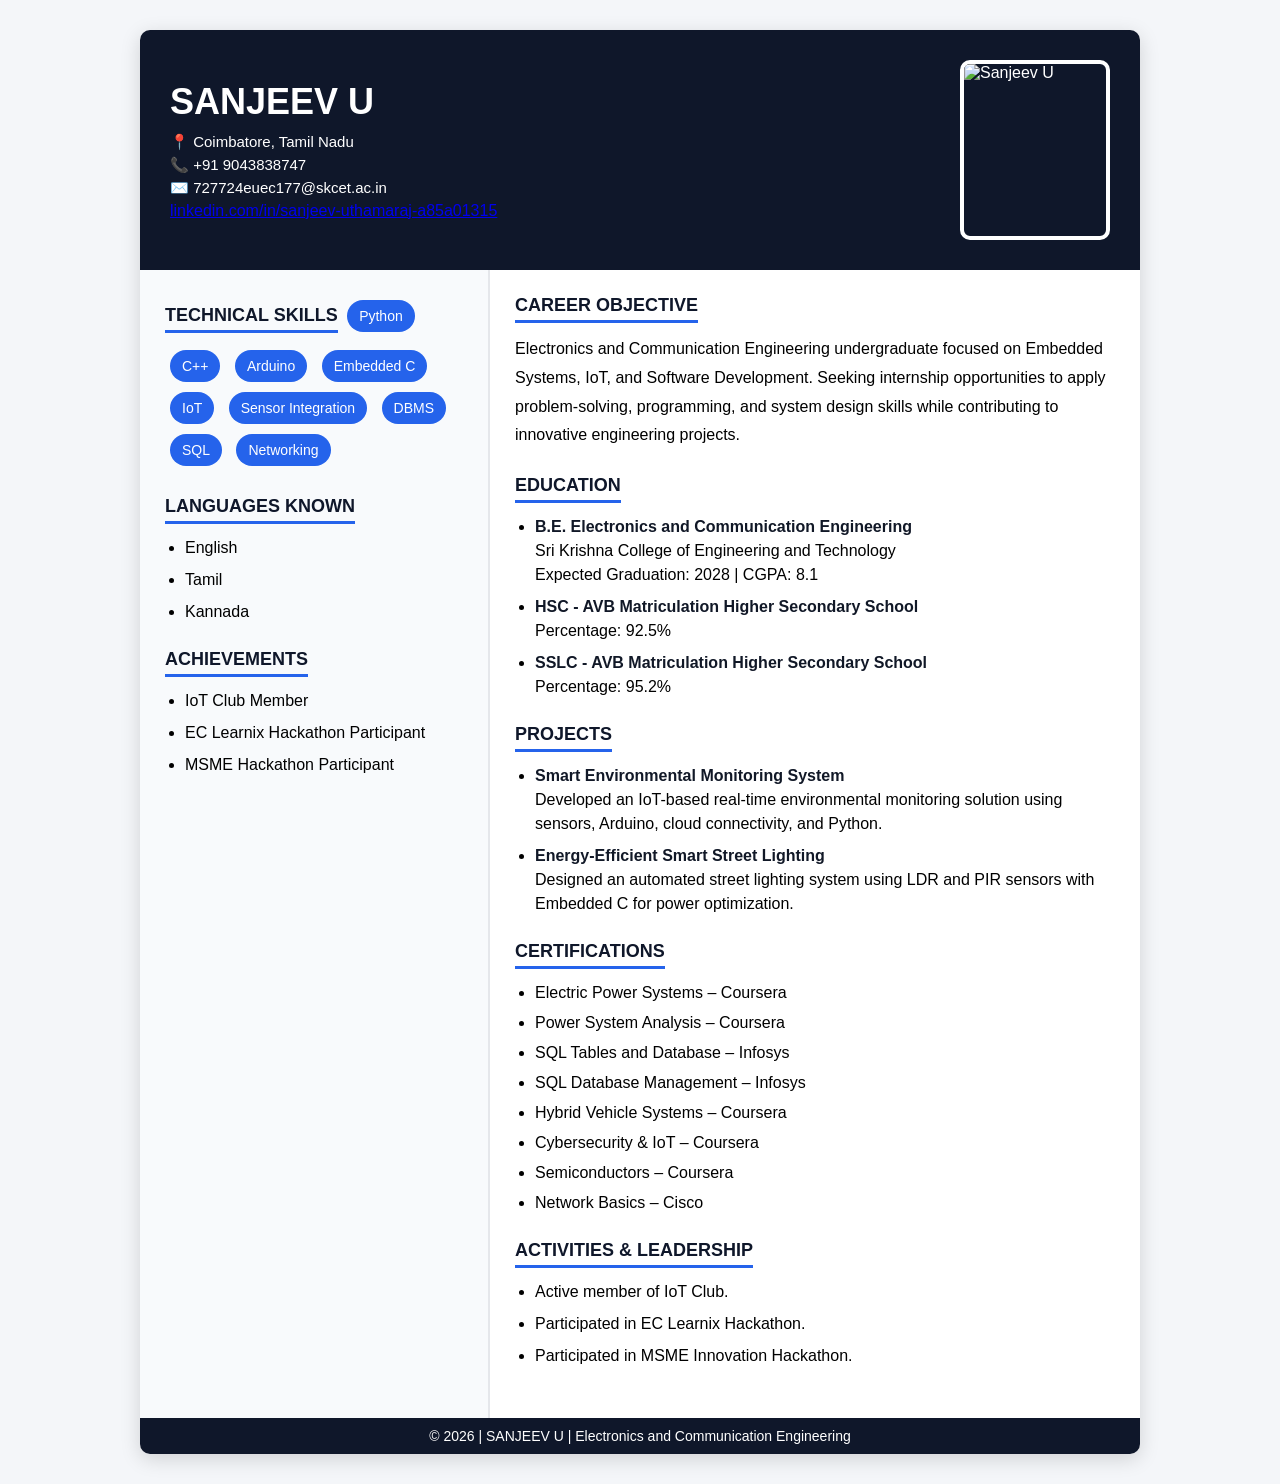
==== index.html @ ad188d7b "Add files via upload" ====
<!DOCTYPE html>
<html lang="en">
<head>
<meta charset="UTF-8">
<meta name="viewport" content="width=device-width, initial-scale=1.0">
<title>Sanjeev U - Resume</title>

<style>
*{
    margin:0;
    padding:0;
    box-sizing:border-box;
    font-family: 'Segoe UI', Tahoma, Geneva, Verdana, sans-serif;
}

body{
    background:#f4f6f9;
    padding:30px;
}

.resume{
    max-width:1000px;
    margin:auto;
    background:#fff;
    box-shadow:0 5px 20px rgba(0,0,0,0.15);
    border-radius:10px;
    overflow:hidden;
}

.header{
    display:flex;
    justify-content:space-between;
    align-items:center;
    background:#0f172a;
    color:white;
    padding:30px;
}

.header-content h1{
    font-size:36px;
    margin-bottom:10px;
}

.header-content p{
    margin:5px 0;
    font-size:15px;
}

.profile-img{
    width:150px;
    height:180px;
    object-fit:cover;
    border:4px solid white;
    border-radius:10px;
}

.main{
    display:grid;
    grid-template-columns: 35% 65%;
}

.left{
    background:#f8fafc;
    padding:25px;
    border-right:2px solid #e5e7eb;
}

.right{
    padding:25px;
}

.section{
    margin-bottom:25px;
}

.section-title{
    font-size:18px;
    color:#0f172a;
    font-weight:bold;
    margin-bottom:12px;
    border-bottom:3px solid #2563eb;
    display:inline-block;
    padding-bottom:4px;
    text-transform:uppercase;
}

ul{
    padding-left:20px;
}

li{
    margin-bottom:8px;
    line-height:1.5;
}

.skill{
    background:#2563eb;
    color:white;
    padding:8px 12px;
    margin:5px;
    border-radius:20px;
    display:inline-block;
    font-size:14px;
}

.edu-title{
    font-weight:bold;
    color:#111827;
}

.project-title{
    font-weight:bold;
    color:#111827;
}

.cert-list li{
    margin-bottom:6px;
}

.footer{
    text-align:center;
    background:#0f172a;
    color:white;
    padding:10px;
    font-size:14px;
}

@media(max-width:768px){
    .main{
        grid-template-columns:1fr;
    }

    .header{
        flex-direction:column;
        text-align:center;
    }

    .profile-img{
        margin-top:20px;
    }
}
</style>

</head>

<body>

<div class="resume">

    <div class="header">

        <div class="header-content">
            <h1>SANJEEV U</h1>

            <p>📍 Coimbatore, Tamil Nadu</p>
            <p>📞 +91 9043838747</p>
            <p>✉️ 727724euec177@skcet.ac.in</p>
            <a href="https://www.linkedin.com/in/sanjeev-uthamaraj-a85a01315" target="_blank">
    linkedin.com/in/sanjeev-uthamaraj-a85a01315
           </a>
        </div>

        <!-- Profile Image -->
        <img src="photo.jpeg" alt="Sanjeev U" class="profile-img">

    </div>

    <div class="main">

        <!-- LEFT SECTION -->
        <div class="left">

            <div class="section">
                <div class="section-title">Technical Skills</div>

                <span class="skill">Python</span>
                <span class="skill">C++</span>
                <span class="skill">Arduino</span>
                <span class="skill">Embedded C</span>
                <span class="skill">IoT</span>
                <span class="skill">Sensor Integration</span>
                <span class="skill">DBMS</span>
                <span class="skill">SQL</span>
                <span class="skill">Networking</span>
            </div>

            <div class="section">
                <div class="section-title">Languages known</div>
                <ul>
                    <li>English</li>
                    <li>Tamil</li>
                    <li>Kannada</li>
                </ul>
            </div>

            <div class="section">
                <div class="section-title">Achievements</div>
                <ul>
                    <li>IoT Club Member</li>
                    <li>EC Learnix Hackathon Participant</li>
                    <li>MSME Hackathon Participant</li>
                </ul>
            </div>

        </div>

        <!-- RIGHT SECTION -->
        <div class="right">

            <div class="section">
                <div class="section-title">Career Objective</div>

                <p style="line-height:1.8;">
                    Electronics and Communication Engineering undergraduate
                    focused on Embedded Systems, IoT, and Software Development.
                    Seeking internship opportunities to apply problem-solving,
                    programming, and system design skills while contributing to
                    innovative engineering projects.
                </p>
            </div>

            <div class="section">
                <div class="section-title">Education</div>

                <ul>
                    <li>
                        <span class="edu-title">
                            B.E. Electronics and Communication Engineering
                        </span><br>
                        Sri Krishna College of Engineering and Technology<br>
                        Expected Graduation: 2028 | CGPA: 8.1
                    </li>

                    <li>
                        <span class="edu-title">
                            HSC - AVB Matriculation Higher Secondary School
                        </span><br>
                        Percentage: 92.5%
                    </li>

                    <li>
                        <span class="edu-title">
                            SSLC - AVB Matriculation Higher Secondary School
                        </span><br>
                        Percentage: 95.2%
                    </li>
                </ul>
            </div>

            <div class="section">
                <div class="section-title">Projects</div>

                <ul>
                    <li>
                        <span class="project-title">
                            Smart Environmental Monitoring System
                        </span><br>
                        Developed an IoT-based real-time environmental
                        monitoring solution using sensors, Arduino,
                        cloud connectivity, and Python.
                    </li>

                    <li>
                        <span class="project-title">
                            Energy-Efficient Smart Street Lighting
                        </span><br>
                        Designed an automated street lighting system
                        using LDR and PIR sensors with Embedded C
                        for power optimization.
                    </li>
                </ul>
            </div>

            <div class="section">
                <div class="section-title">Certifications</div>

                <ul class="cert-list">
                    <li>Electric Power Systems – Coursera</li>
                    <li>Power System Analysis – Coursera</li>
                    <li>SQL Tables and Database – Infosys</li>
                    <li>SQL Database Management – Infosys</li>
                    <li>Hybrid Vehicle Systems – Coursera</li>
                    <li>Cybersecurity & IoT – Coursera</li>
                    <li>Semiconductors – Coursera</li>
                    <li>Network Basics – Cisco</li>
                </ul>
            </div>

            <div class="section">
                <div class="section-title">Activities & Leadership</div>

                <ul>
                    <li>Active member of IoT Club.</li>
                    <li>Participated in EC Learnix Hackathon.</li>
                    <li>Participated in MSME Innovation Hackathon.</li>
                </ul>
            </div>

        </div>

    </div>

    <div class="footer">
        © 2026 | SANJEEV U | Electronics and Communication Engineering
    </div>

</div>

</body>
</html>
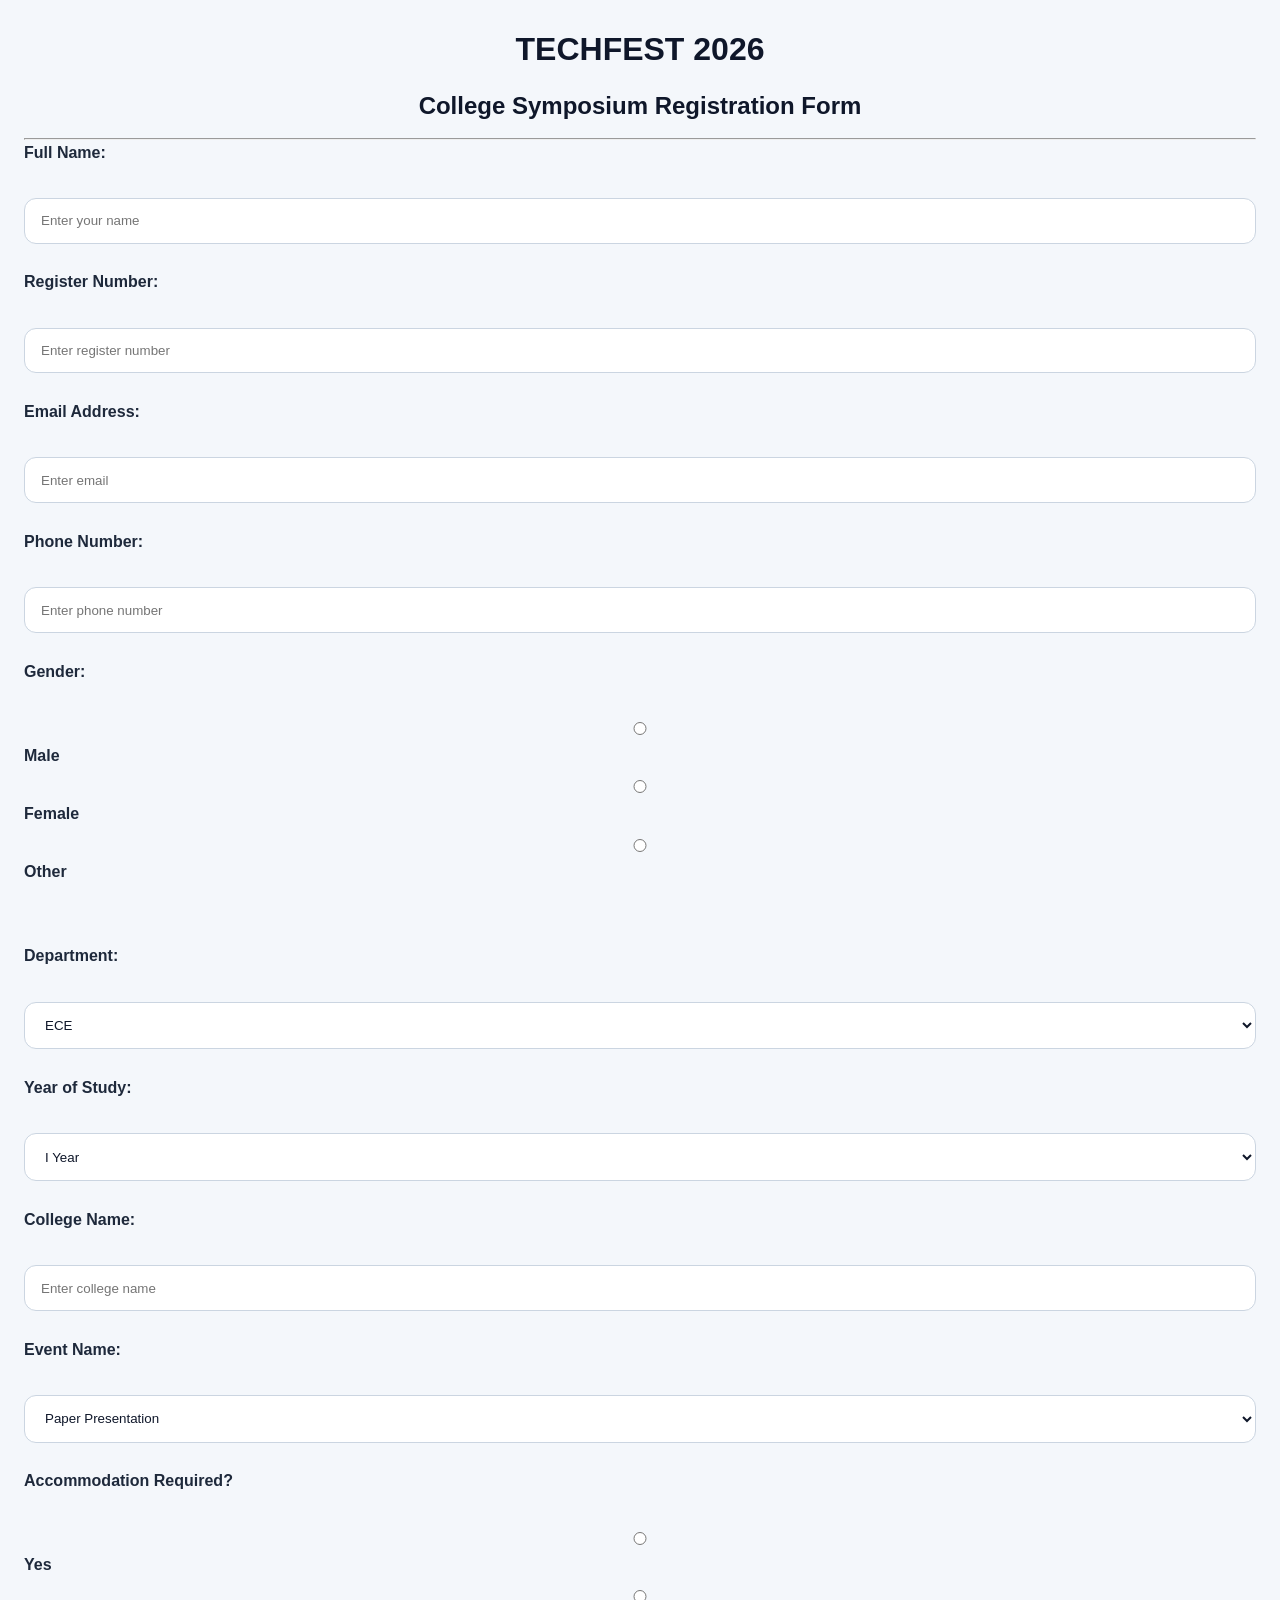
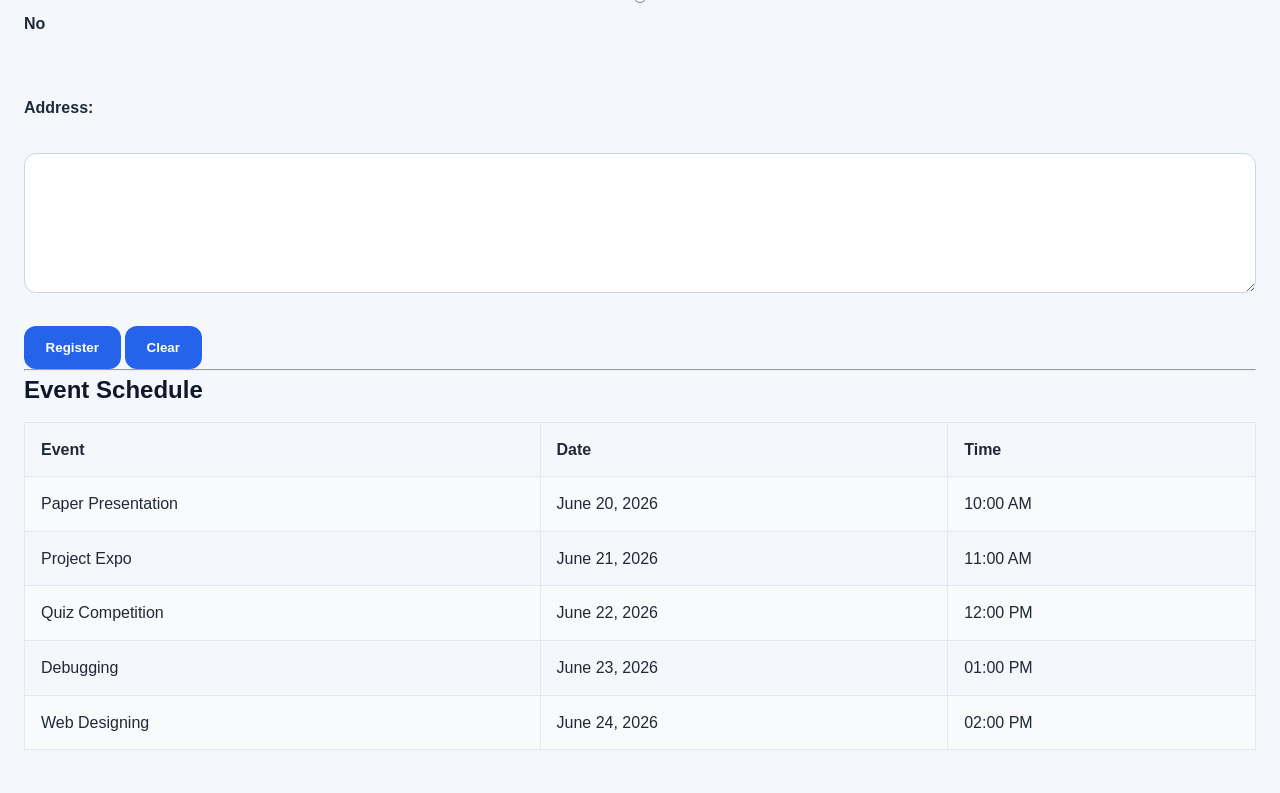
==== commit 9bf1010d: "Add files via upload" ====
--- a/index.html
+++ b/index.html
@@ -1,311 +1,124 @@
 
 <!DOCTYPE html>
-<html lang="en">
+<html>
 <head>
-<meta charset="UTF-8">
-<meta name="viewport" content="width=device-width, initial-scale=1.0">
-<title>Sanjeev U - Resume</title>
-
-<style>
-*{
-    margin:0;
-    padding:0;
-    box-sizing:border-box;
-    font-family: 'Segoe UI', Tahoma, Geneva, Verdana, sans-serif;
-}
-
-body{
-    background:#f4f6f9;
-    padding:30px;
-}
-
-.resume{
-    max-width:1000px;
-    margin:auto;
-    background:#fff;
-    box-shadow:0 5px 20px rgba(0,0,0,0.15);
-    border-radius:10px;
-    overflow:hidden;
-}
-
-.header{
-    display:flex;
-    justify-content:space-between;
-    align-items:center;
-    background:#0f172a;
-    color:white;
-    padding:30px;
-}
-
-.header-content h1{
-    font-size:36px;
-    margin-bottom:10px;
-}
-
-.header-content p{
-    margin:5px 0;
-    font-size:15px;
-}
-
-.profile-img{
-    width:150px;
-    height:180px;
-    object-fit:cover;
-    border:4px solid white;
-    border-radius:10px;
-}
-
-.main{
-    display:grid;
-    grid-template-columns: 35% 65%;
-}
-
-.left{
-    background:#f8fafc;
-    padding:25px;
-    border-right:2px solid #e5e7eb;
-}
-
-.right{
-    padding:25px;
-}
-
-.section{
-    margin-bottom:25px;
-}
-
-.section-title{
-    font-size:18px;
-    color:#0f172a;
-    font-weight:bold;
-    margin-bottom:12px;
-    border-bottom:3px solid #2563eb;
-    display:inline-block;
-    padding-bottom:4px;
-    text-transform:uppercase;
-}
-
-ul{
-    padding-left:20px;
-}
-
-li{
-    margin-bottom:8px;
-    line-height:1.5;
-}
-
-.skill{
-    background:#2563eb;
-    color:white;
-    padding:8px 12px;
-    margin:5px;
-    border-radius:20px;
-    display:inline-block;
-    font-size:14px;
-}
-
-.edu-title{
-    font-weight:bold;
-    color:#111827;
-}
-
-.project-title{
-    font-weight:bold;
-    color:#111827;
-}
-
-.cert-list li{
-    margin-bottom:6px;
-}
-
-.footer{
-    text-align:center;
-    background:#0f172a;
-    color:white;
-    padding:10px;
-    font-size:14px;
-}
-
-@media(max-width:768px){
-    .main{
-        grid-template-columns:1fr;
-    }
-
-    .header{
-        flex-direction:column;
-        text-align:center;
-    }
-
-    .profile-img{
-        margin-top:20px;
-    }
-}
-</style>
-
+    <title>Symposium Registration Form</title>
+    <link rel="stylesheet" href="sanj.css">
 </head>
-
 <body>
 
-<div class="resume">
+    <center>
+        <h1>TECHFEST 2026</h1>
+        <h2>College Symposium Registration Form</h2>
+    </center>
 
-    <div class="header">
+    <hr>
 
-        <div class="header-content">
-            <h1>SANJEEV U</h1>
+    <form class="registration-form" method="post">
 
-            <p>📍 Coimbatore, Tamil Nadu</p>
-            <p>📞 +91 9043838747</p>
-            <p>✉️ 727724euec177@skcet.ac.in</p>
-            <a href="https://www.linkedin.com/in/sanjeev-uthamaraj-a85a01315" target="_blank">
-    linkedin.com/in/sanjeev-uthamaraj-a85a01315
-           </a>
-        </div>
+        <label for="fullName">Full Name:</label><br>
+        <input type="text" id="fullName" name="fullName" placeholder="Enter your name"><br><br>
 
-        <!-- Profile Image -->
-        <img src="photo.jpeg" alt="Sanjeev U" class="profile-img">
+        <label for="registerNumber">Register Number:</label><br>
+        <input type="text" id="registerNumber" name="registerNumber" placeholder="Enter register number"><br><br>
 
-    </div>
+        <label for="email">Email Address:</label><br>
+        <input type="email" id="email" name="email" placeholder="Enter email"><br><br>
 
-    <div class="main">
+        <label for="phone">Phone Number:</label><br>
+        <input type="tel" id="phone" name="phone" placeholder="Enter phone number"><br><br>
 
-        <!-- LEFT SECTION -->
-        <div class="left">
+        <label>Gender:</label><br>
+        <input type="radio" id="genderMale" name="gender" value="male"> <label for="genderMale">Male</label>
+        <input type="radio" id="genderFemale" name="gender" value="female"> <label for="genderFemale">Female</label>
+        <input type="radio" id="genderOther" name="gender" value="other"> <label for="genderOther">Other</label>
+        <br><br>
 
-            <div class="section">
-                <div class="section-title">Technical Skills</div>
+        <label for="department">Department:</label><br>
+        <select id="department" name="department">
+            <option>ECE</option>
+            <option>CSE</option>
+            <option>EEE</option>
+            <option>MECH</option>
+            <option>CIVIL</option>
+            <option>IT</option>
+        </select>
+        <br><br>
 
-                <span class="skill">Python</span>
-                <span class="skill">C++</span>
-                <span class="skill">Arduino</span>
-                <span class="skill">Embedded C</span>
-                <span class="skill">IoT</span>
-                <span class="skill">Sensor Integration</span>
-                <span class="skill">DBMS</span>
-                <span class="skill">SQL</span>
-                <span class="skill">Networking</span>
-            </div>
+        <label for="year">Year of Study:</label><br>
+        <select id="year" name="year">
+            <option>I Year</option>
+            <option>II Year</option>
+            <option>III Year</option>
+            <option>IV Year</option>
+        </select>
+        <br><br>
 
-            <div class="section">
-                <div class="section-title">Languages known</div>
-                <ul>
-                    <li>English</li>
-                    <li>Tamil</li>
-                    <li>Kannada</li>
-                </ul>
-            </div>
+        <label for="collegeName">College Name:</label><br>
+        <input type="text" id="collegeName" name="collegeName" placeholder="Enter college name">
+        <br><br>
 
-            <div class="section">
-                <div class="section-title">Achievements</div>
-                <ul>
-                    <li>IoT Club Member</li>
-                    <li>EC Learnix Hackathon Participant</li>
-                    <li>MSME Hackathon Participant</li>
-                </ul>
-            </div>
+        <label for="eventName">Event Name:</label><br>
+        <select id="eventName" name="eventName">
+            <option>Paper Presentation</option>
+            <option>Project Expo</option>
+            <option>Debugging</option>
+            <option>Quiz Competition</option>
+            <option>Web Designing</option>
+            <option>Poster Presentation</option>
+        </select>
+        <br><br>
 
-        </div>
+        <label>Accommodation Required?</label><br>
+        <input type="radio" id="accommodationYes" name="accommodation" value="yes"> <label for="accommodationYes">Yes</label>
+        <input type="radio" id="accommodationNo" name="accommodation" value="no"> <label for="accommodationNo">No</label>
 
-        <!-- RIGHT SECTION -->
-        <div class="right">
+        <br><br>
 
-            <div class="section">
-                <div class="section-title">Career Objective</div>
+        <label for="address">Address:</label><br>
+        <textarea id="address" name="address" rows="4" cols="30"></textarea>
+        <br><br>
 
-                <p style="line-height:1.8;">
-                    Electronics and Communication Engineering undergraduate
-                    focused on Embedded Systems, IoT, and Software Development.
-                    Seeking internship opportunities to apply problem-solving,
-                    programming, and system design skills while contributing to
-                    innovative engineering projects.
-                </p>
-            </div>
+        <button type="submit" class="btn submit-btn">Register</button>
+        <button type="reset" class="btn reset-btn">Clear</button>
 
-            <div class="section">
-                <div class="section-title">Education</div>
+    </form>
 
-                <ul>
-                    <li>
-                        <span class="edu-title">
-                            B.E. Electronics and Communication Engineering
-                        </span><br>
-                        Sri Krishna College of Engineering and Technology<br>
-                        Expected Graduation: 2028 | CGPA: 8.1
-                    </li>
+    <hr>
 
-                    <li>
-                        <span class="edu-title">
-                            HSC - AVB Matriculation Higher Secondary School
-                        </span><br>
-                        Percentage: 92.5%
-                    </li>
-
-                    <li>
-                        <span class="edu-title">
-                            SSLC - AVB Matriculation Higher Secondary School
-                        </span><br>
-                        Percentage: 95.2%
-                    </li>
-                </ul>
-            </div>
-
-            <div class="section">
-                <div class="section-title">Projects</div>
-
-                <ul>
-                    <li>
-                        <span class="project-title">
-                            Smart Environmental Monitoring System
-                        </span><br>
-                        Developed an IoT-based real-time environmental
-                        monitoring solution using sensors, Arduino,
-                        cloud connectivity, and Python.
-                    </li>
-
-                    <li>
-                        <span class="project-title">
-                            Energy-Efficient Smart Street Lighting
-                        </span><br>
-                        Designed an automated street lighting system
-                        using LDR and PIR sensors with Embedded C
-                        for power optimization.
-                    </li>
-                </ul>
-            </div>
-
-            <div class="section">
-                <div class="section-title">Certifications</div>
-
-                <ul class="cert-list">
-                    <li>Electric Power Systems – Coursera</li>
-                    <li>Power System Analysis – Coursera</li>
-                    <li>SQL Tables and Database – Infosys</li>
-                    <li>SQL Database Management – Infosys</li>
-                    <li>Hybrid Vehicle Systems – Coursera</li>
-                    <li>Cybersecurity & IoT – Coursera</li>
-                    <li>Semiconductors – Coursera</li>
-                    <li>Network Basics – Cisco</li>
-                </ul>
-            </div>
-
-            <div class="section">
-                <div class="section-title">Activities & Leadership</div>
-
-                <ul>
-                    <li>Active member of IoT Club.</li>
-                    <li>Participated in EC Learnix Hackathon.</li>
-                    <li>Participated in MSME Innovation Hackathon.</li>
-                </ul>
-            </div>
-
-        </div>
-
-    </div>
-
-    <div class="footer">
-        © 2026 | SANJEEV U | Electronics and Communication Engineering
-    </div>
-
-</div>
+    <h2>Event Schedule</h2>
+    <table class="event-schedule">
+        <tr>
+            <th>Event</th>
+            <th>Date</th>
+            <th>Time</th>
+        </tr>
+        <tr>
+            <td>Paper Presentation</td>
+            <td>June 20, 2026</td>
+            <td>10:00 AM</td>
+        </tr>
+        <tr>
+            <td>Project Expo</td>
+            <td>June 21, 2026</td>
+            <td>11:00 AM</td>
+        </tr>
+        <tr>
+            <td>Quiz Competition</td>
+            <td>June 22, 2026</td>
+            <td>12:00 PM</td>
+        </tr>
+        <tr>
+            <td>Debugging</td>
+            <td>June 23, 2026</td>
+            <td>01:00 PM</td>
+        </tr>
+        <tr>
+            <td>Web Designing</td>
+            <td>June 24, 2026</td>
+            <td>02:00 PM</td>
+        </tr>
+    </table>
 
 </body>
 </html>
--- a/sanj.css
+++ b/sanj.css
@@ -0,0 +1,219 @@
+/* Base reset and body */
+* {
+  box-sizing: border-box;
+  margin: 0;
+  padding: 0;
+}
+html {
+  font-family: 'Segoe UI', Tahoma, Geneva, Verdana, sans-serif;
+  font-size: 16px;
+  line-height: 1.6;
+  background: #f4f7fb;
+  color: #1f2937;
+}
+body {
+  min-height: 100vh;
+  padding: 24px;
+  background: #f4f7fb;
+}
+.container {
+  max-width: 1080px;
+  margin: 0 auto;
+  background: #ffffff;
+  border-radius: 18px;
+  box-shadow: 0 18px 45px rgba(15, 23, 42, 0.08);
+  padding: 28px;
+}
+
+/* Typography */
+header,
+footer,
+section {
+  margin-bottom: 24px;
+}
+h1,
+h2,
+h3,
+h4,
+h5,
+h6 {
+  color: #0f172a;
+  margin-bottom: 0.75rem;
+}
+p {
+  margin-bottom: 1rem;
+  color: #334155;
+}
+
+/* Navigation */
+nav {
+  display: flex;
+  flex-wrap: wrap;
+  gap: 10px;
+  margin-top: 14px;
+}
+nav a {
+  display: inline-flex;
+  align-items: center;
+  color: #2563eb;
+  text-decoration: none;
+  padding: 0.65rem 1rem;
+  border-radius: 999px;
+  border: 1px solid transparent;
+  transition: background 0.2s ease, border-color 0.2s ease;
+}
+nav a:hover,
+nav a:focus {
+  background: #eff6ff;
+  border-color: #c7d2fe;
+}
+
+/* Cards and boxes */
+.card {
+  background: #f8fafc;
+  border: 1px solid #e2e8f0;
+  border-radius: 16px;
+  padding: 20px;
+}
+.card + .card {
+  margin-top: 16px;
+}
+
+/* Forms */
+.form-group {
+  margin-bottom: 1.15rem;
+}
+label {
+  display: block;
+  margin-bottom: 0.45rem;
+  font-weight: 600;
+  color: #1e293b;
+}
+input,
+textarea,
+select {
+  width: 100%;
+  padding: 0.9rem 1rem;
+  border: 1px solid #cbd5e1;
+  border-radius: 12px;
+  background: #ffffff;
+  color: #0f172a;
+}
+input:focus,
+textarea:focus,
+select:focus {
+  outline: none;
+  border-color: #3b82f6;
+  box-shadow: 0 0 0 4px rgba(59, 130, 246, 0.12);
+}
+textarea {
+  min-height: 140px;
+  resize: vertical;
+}
+
+/* Buttons */
+button,
+.btn {
+  display: inline-flex;
+  align-items: center;
+  justify-content: center;
+  padding: 0.88rem 1.35rem;
+  border: none;
+  border-radius: 12px;
+  background: #2563eb;
+  color: #ffffff;
+  font-weight: 600;
+  cursor: pointer;
+  text-decoration: none;
+  transition: transform 0.15s ease, background 0.15s ease;
+}
+button:hover,
+.btn:hover,
+button:focus,
+.btn:focus {
+  background: #1d4ed8;
+  transform: translateY(-1px);
+}
+
+/* Tables */
+table {
+  width: 100%;
+  border-collapse: collapse;
+  margin-bottom: 1.2rem;
+}
+th,
+td {
+  padding: 14px 16px;
+  border: 1px solid #e2e8f0;
+  text-align: left;
+}
+thead {
+  background: #eff6ff;
+}
+tbody tr:nth-child(even) {
+  background: #f8fafc;
+}
+
+/* Utility classes */
+.text-center {
+  text-align: center;
+}
+.text-right {
+  text-align: right;
+}
+.mt-1 {
+  margin-top: 1rem;
+}
+.mb-1 {
+  margin-bottom: 1rem;
+}
+
+/* Responsive */
+@media (max-width: 768px) {
+  body {
+    padding: 16px;
+  }
+  .container {
+    padding: 20px;
+  }
+  nav {
+    flex-direction: column;
+    gap: 0.75rem;
+  }
+  table,
+  thead,
+  tbody,
+  th,
+  td,
+  tr {
+    display: block;
+  }
+  th,
+  td {
+    width: 100%;
+    box-sizing: border-box;
+  }
+  tr {
+    margin-bottom: 12px;
+  }
+  th {
+    background: transparent;
+    border-bottom: none;
+    font-weight: 700;
+  }
+  td {
+    position: relative;
+    padding-left: 50%;
+    text-align: left;
+  }
+  td::before {
+    content: attr(data-label);
+    position: absolute;
+    left: 16px;
+    top: 14px;
+    font-weight: 700;
+    color: #475569;
+    text-transform: uppercase;
+    font-size: 0.75rem;
+  }
+}
